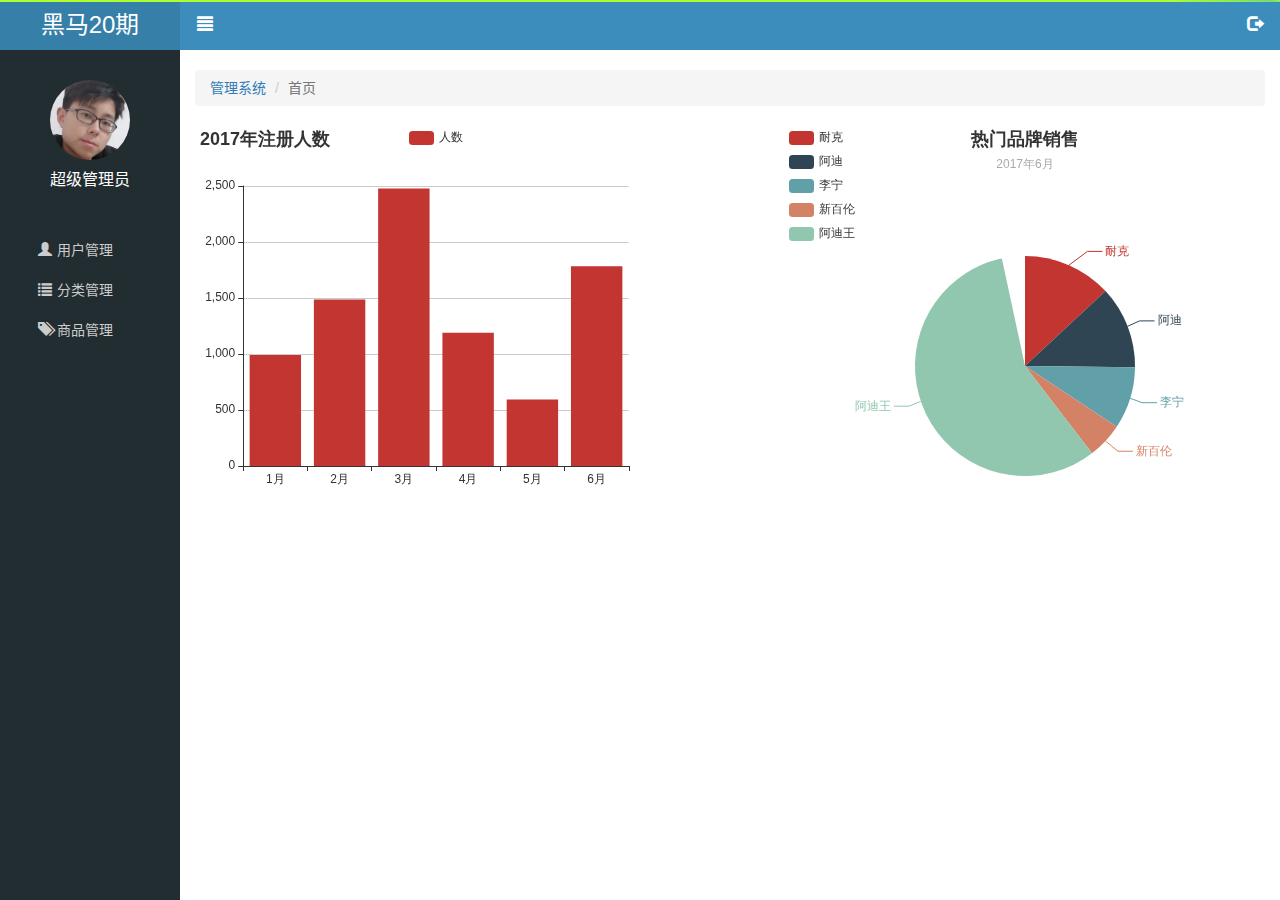
==== public/manage/index.html @ 059f66ab "项目初始化提交" ====
<!DOCTYPE html>
<html lang="zh-CN">
<head>
  <meta charset="UTF-8">
  <title>首页</title>
  <link rel="stylesheet" href="lib/bootstrap/css/bootstrap.css">
  <link rel="stylesheet" href="lib/bootstrap-validator/css/bootstrapValidator.css">
  <link rel="stylesheet" href="lib/nprogress/nprogress.css">
  <link rel="stylesheet" href="css/common.css">
</head>
<body>

<!-- aside 开始 -->
<div class="aside">
  <!-- 标题 -->
  <div class="aside_brand">
    <a href="#">黑马20期</a>
  </div>
  
  <!-- 用户 -->
  <div class="aside_user">
    <img src="images/default.jpg" alt="">
    <p>超级管理员</p>
  </div>
  
  <!-- 导航 -->
  <div class="aside_nav">
    <ul>
      <li><a href="user.html"><i class="glyphicon glyphicon-user"></i><span>用户管理</span></a></li>
      <li>
        <a class="aside_category" href="javascript:;"><i class="glyphicon glyphicon-list"></i><span>分类管理</span></a>
        <div class="child" style="display: none;">
          <a href="first.html">一级分类</a>
          <a href="second.html">二级分类</a>
        </div>
      </li>
      <li><a href="product.html"><i class="glyphicon glyphicon-tags"></i><span>商品管理</span></a></li>
    </ul>
  </div>
</div>
<!-- aside 结束 -->

<!-- main 开始  -->
<div class="main">
  <div class="main_top">
    <a href="#" class="icon_menu pull-left"><i class="glyphicon glyphicon-align-justify"></i></a>
    <a href="#" class="icon_logout pull-right"><i class="glyphicon glyphicon-log-out"></i></a>
  </div>
  <div class="main_content">
    <div class="container-fluid">
      <ol class="breadcrumb">
        <li><a href="#">管理系统</a></li>
        <li class="active">首页</li>
      </ol>
  
      <!-- 内容 -->
      <div class="main_body">
        <div class="charts_1 pull-left"></div>
        <div class="charts_2 pull-right"></div>
      </div>
      
    </div>
  </div>
</div>
<!-- main 结束 -->



<!-- 退出模态框 -->
<!-- data-dismiss 表示点击, 关闭模态框 -->
<div class="modal fade" id="logoutModal">
  <div class="modal-dialog modal-sm">
    <div class="modal-content">
      <div class="modal-header">
        <button type="button" class="close" data-dismiss="modal"><span>&times;</span></button>
        <h4 class="modal-title">温馨提示</h4>
      </div>
      <div class="modal-body">
        <p class="color-red"><i class="glyphicon glyphicon-info-sign"></i>您确定要退出后台管理系统吗？</p>
      </div>
      <div class="modal-footer">
        <button type="button" class="btn btn-default" data-dismiss="modal">取消</button>
        <button type="button" class="btn btn-primary" id="logoutBtn">退出</button>
      </div>
    </div>
  </div>
</div>


<script src="lib/jquery/jquery.min.js"></script>
<script src="lib/bootstrap/js/bootstrap.min.js"></script>
<script src="lib/bootstrap-validator/js/bootstrapValidator.min.js"></script>
<script src="lib/nprogress/nprogress.js"></script>
<script src="lib/echarts/echarts.min.js"></script>
<script src="js/common.js"></script>
<script src="js/index.js"></script>

</body>
</html>
---- public/manage/lib/bootstrap-validator/css/bootstrapValidator.css ----
/**
 * BootstrapValidator (http://bootstrapvalidator.com)
 * The best jQuery plugin to validate form fields. Designed to use with Bootstrap 3
 *
 * @author      http://twitter.com/nghuuphuoc
 * @copyright   (c) 2013 - 2014 Nguyen Huu Phuoc
 * @license     MIT
 */

.bv-form .help-block {
    margin-bottom: 0;
}
.bv-form .tooltip-inner {
    text-align: left;
}
.nav-tabs li.bv-tab-success > a {
    color: #3c763d;
}
.nav-tabs li.bv-tab-error > a {
    color: #a94442;
}
---- public/manage/lib/nprogress/nprogress.css ----
/* Make clicks pass-through */
#nprogress {
  pointer-events: none;
}

#nprogress .bar {
  background: greenyellow;

  position: fixed;
  z-index: 10000;
  top: 0;
  left: 0;

  width: 100%;
  height: 2px;
}

/* Fancy blur effect */
#nprogress .peg {
  display: block;
  position: absolute;
  right: 0px;
  width: 100px;
  height: 100%;
  box-shadow: 0 0 10px #29d, 0 0 5px #29d;
  opacity: 1.0;

  -webkit-transform: rotate(3deg) translate(0px, -4px);
      -ms-transform: rotate(3deg) translate(0px, -4px);
          transform: rotate(3deg) translate(0px, -4px);
}

/* Remove these to get rid of the spinner */
#nprogress .spinner {
  display: block;
  position: fixed;
  z-index: 1031;
  top: 15px;
  right: 15px;
}

#nprogress .spinner-icon {
  width: 18px;
  height: 18px;
  box-sizing: border-box;

  border: solid 2px transparent;
  border-top-color: #29d;
  border-left-color: #29d;
  border-radius: 50%;

  -webkit-animation: nprogress-spinner 400ms linear infinite;
          animation: nprogress-spinner 400ms linear infinite;
}

.nprogress-custom-parent {
  overflow: hidden;
  position: relative;
}

.nprogress-custom-parent #nprogress .spinner,
.nprogress-custom-parent #nprogress .bar {
  position: absolute;
}

@-webkit-keyframes nprogress-spinner {
  0%   { -webkit-transform: rotate(0deg); }
  100% { -webkit-transform: rotate(360deg); }
}
@keyframes nprogress-spinner {
  0%   { transform: rotate(0deg); }
  100% { transform: rotate(360deg); }
}
---- public/manage/css/common.css ----
@charset "UTF-8";
/*------- 公共样式 开始 ------*/
html, body {
  height: 100%;
}
a {
  text-decoration: none;
}
/*lv ha*/
a:link, a:visited, a:hover, a:active {
  text-decoration: none;
}
* {
  margin: 0;
  padding: 0;
  list-style: none;
}
.body_bg {
  background-color: #222D32;
}
.panel-title {
  height: 40px;
  line-height: 40px;
  font-size: 20px;
}
.mt_150 {
  margin-top: 150px;
}
.mb_20 {
  margin-bottom: 20px;
}
.color-red {
  color: #A94442;
}

.table.table-bordered th,
.table.table-bordered td {
  text-align: center;
  vertical-align: middle;
}
/*------- 公共样式 结束 ------*/

/*------- aside 开始 ------*/
.aside {
  width: 180px;
  height: 100%;
  background-color: #222D32;
  position: fixed;
  left: 0;
  top: 0;
  z-index: 999;
  transition: all 1s;
}
.aside.menuchange {
  left: -180px;
}

.aside_brand {
  height: 50px;
}
.aside_brand a {
  width: 180px;
  height: 50px;
  line-height: 50px;
  display: block;
  background-color: #367FA9;
  text-align: center;
  color: white;
  font-size: 24px;
}

.aside_user {
  height: 150px;
}
.aside_user img {
  width: 80px;
  height: 80px;
  border-radius: 50%;
  display: block;
  margin: 0 auto;
  margin-top: 30px;
}
.aside_user p {
  color: #fff;
  font-size: 16px;
  line-height: 40px;
  text-align: center;
}

.aside_nav li a {
  height: 40px;
  line-height: 40px;
  display: block;
  color: #ccc;
  padding-left: 30px;
  border-left: 3px solid transparent;
}
.aside_nav li i {
  margin: 0 5px;
}
.aside_nav a.current {
  color: #fff;
  border-left: 3px solid #006699;
  background-color: #1d1f21;
}
.aside_nav .child a {
  padding-left: 50px;
}
/*------- aside 结束 ------*/


/*------- main 开始 ------*/
.main {
  padding-left: 180px;
  padding-top: 50px;
  transition: all 1s;
}
/* 切换效果 */
.main.menuchange {
  padding-left: 0;
}
.main.menuchange .main_top {
  padding-left: 0;
}

.main_top {
  position: fixed;
  left: 0;
  top: 0;
  width: 100%;
  height: 50px;
  background-color: #3c8dbc;
  padding-left: 180px;
  transition: all 1s;
  z-index: 666;
}
.main_top a {
  width: 50px;
  height: 50px;
  line-height: 50px;
  text-align: center;
  color: #fff;
  font-size: 16px;
}
.main_content .breadcrumb {
  margin-top: 20px;
}
.main_body .charts_1,
.main_body .charts_2{
  width: 45%;
  height: 400px;
}
/*------- main 结束 ------*/
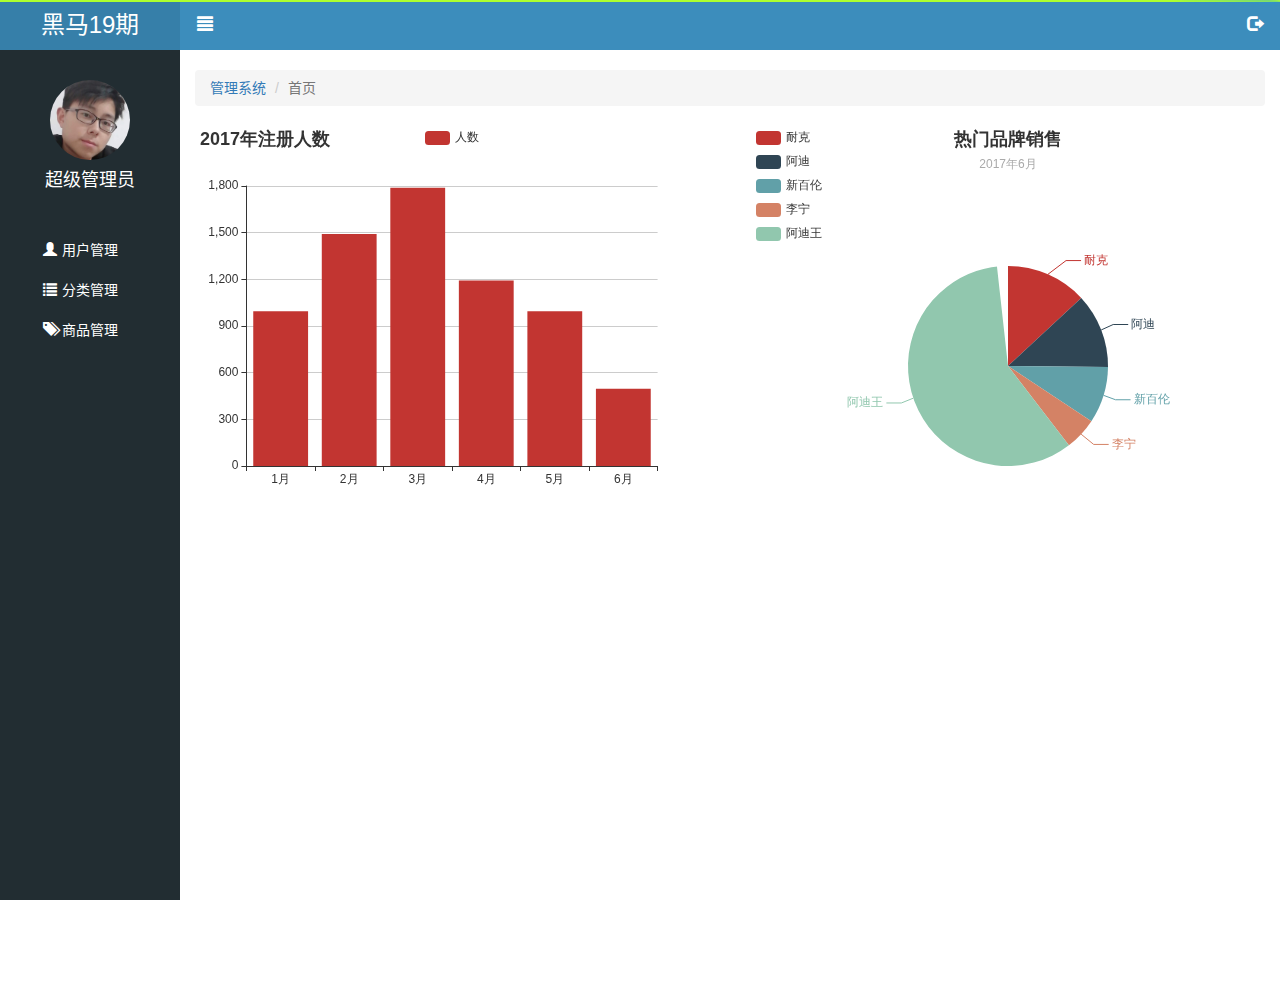
==== commit e6a15452: "登录页表单验证功能完成" ====
--- a/public/manage/index.html
+++ b/public/manage/index.html
@@ -2,33 +2,31 @@
 <html lang="zh-CN">
 <head>
   <meta charset="UTF-8">
-  <title>首页</title>
+  <title>乐淘电商</title>
   <link rel="stylesheet" href="lib/bootstrap/css/bootstrap.css">
-  <link rel="stylesheet" href="lib/bootstrap-validator/css/bootstrapValidator.css">
+  <link rel="stylesheet" href="lib/bootstrap-validator/css/bootstrapValidator.min.css">
   <link rel="stylesheet" href="lib/nprogress/nprogress.css">
   <link rel="stylesheet" href="css/common.css">
 </head>
 <body>
 
-<!-- aside 开始 -->
-<div class="aside">
+<!-- 左侧菜单栏 -->
+<div class="lt_aside">
   <!-- 标题 -->
-  <div class="aside_brand">
-    <a href="#">黑马20期</a>
-  </div>
-  
-  <!-- 用户 -->
-  <div class="aside_user">
-    <img src="images/default.jpg" alt="">
+  <div class="brand"><a href="#">黑马19期</a></div>
+
+  <!-- 头像 -->
+  <div class="user">
+    <img src="images/default.jpg" >
     <p>超级管理员</p>
   </div>
-  
-  <!-- 导航 -->
-  <div class="aside_nav">
+
+  <!-- 导航-->
+  <div class="nav">
     <ul>
       <li><a href="user.html"><i class="glyphicon glyphicon-user"></i><span>用户管理</span></a></li>
       <li>
-        <a class="aside_category" href="javascript:;"><i class="glyphicon glyphicon-list"></i><span>分类管理</span></a>
+        <a href="javascript:;" class="category"><i class="glyphicon glyphicon-list"></i><span>分类管理</span></a>
         <div class="child" style="display: none;">
           <a href="first.html">一级分类</a>
           <a href="second.html">二级分类</a>
@@ -38,36 +36,35 @@
     </ul>
   </div>
 </div>
-<!-- aside 结束 -->
 
-<!-- main 开始  -->
-<div class="main">
-  <div class="main_top">
-    <a href="#" class="icon_menu pull-left"><i class="glyphicon glyphicon-align-justify"></i></a>
-    <a href="#" class="icon_logout pull-right"><i class="glyphicon glyphicon-log-out"></i></a>
+<!-- 右侧内容 -->
+<div class="lt_main">
+  <!-- 头部导航菜单 -->
+  <div class="lt_topbar">
+    <a href="#" class="pull-left icon_menu"><i class="glyphicon glyphicon-align-justify"></i></a>
+    <a href="#" class="pull-right icon_logout"><i class="glyphicon glyphicon-log-out"></i></a>
   </div>
-  <div class="main_content">
-    <div class="container-fluid">
-      <ol class="breadcrumb">
-        <li><a href="#">管理系统</a></li>
-        <li class="active">首页</li>
-      </ol>
-  
-      <!-- 内容 -->
-      <div class="main_body">
-        <div class="charts_1 pull-left"></div>
-        <div class="charts_2 pull-right"></div>
-      </div>
-      
+
+  <!-- 下面的内容 -->
+  <div class="container-fluid">
+
+    <!-- 路径导航 -->
+    <ol class="breadcrumb">
+      <li><a href="index.html">管理系统</a></li>
+      <li class="active">首页</li>
+    </ol>
+
+    <div class="lt_content">
+      <div class="echarts_1 pull-left"></div>
+      <div class="echarts_2 pull-right"></div>
     </div>
+
   </div>
 </div>
-<!-- main 结束 -->
 
 
 
-<!-- 退出模态框 -->
-<!-- data-dismiss 表示点击, 关闭模态框 -->
+<!-- 登录退出的模态框,  配置 data-dismiss="modal" 可以关闭模态框 -->
 <div class="modal fade" id="logoutModal">
   <div class="modal-dialog modal-sm">
     <div class="modal-content">
@@ -76,7 +73,7 @@
         <h4 class="modal-title">温馨提示</h4>
       </div>
       <div class="modal-body">
-        <p class="color-red"><i class="glyphicon glyphicon-info-sign"></i>您确定要退出后台管理系统吗？</p>
+        <p class="red"><i class="glyphicon glyphicon-info-sign"></i>您确定要退出后台管理系统吗？</p>
       </div>
       <div class="modal-footer">
         <button type="button" class="btn btn-default" data-dismiss="modal">取消</button>
@@ -85,6 +82,8 @@
     </div>
   </div>
 </div>
+
+
 
 
 <script src="lib/jquery/jquery.min.js"></script>
--- a/public/manage/lib/bootstrap-validator/css/bootstrapValidator.min.css
+++ b/public/manage/lib/bootstrap-validator/css/bootstrapValidator.min.css
@@ -0,0 +1,11 @@
+/*!
+ * BootstrapValidator (http://bootstrapvalidator.com)
+ * The best jQuery plugin to validate form fields. Designed to use with Bootstrap 3
+ *
+ * @version     v0.5.1, built on 2014-08-22 4:55:09 PM
+ * @author      https://twitter.com/nghuuphuoc
+ * @copyright   (c) 2013 - 2014 Nguyen Huu Phuoc
+ * @license     MIT
+ */
+
+.bv-form .help-block{margin-bottom:0}.bv-form .tooltip-inner{text-align:left}.nav-tabs li.bv-tab-success>a{color:#3c763d}.nav-tabs li.bv-tab-error>a{color:#a94442}--- a/public/manage/css/common.css
+++ b/public/manage/css/common.css
@@ -1,35 +1,28 @@
-@charset "UTF-8";
-/*------- 公共样式 开始 ------*/
+.body_bg {
+  background-color: #222D32;
+}
+
 html, body {
+  width: 100%;
   height: 100%;
 }
-a {
-  text-decoration: none;
-}
-/*lv ha*/
-a:link, a:visited, a:hover, a:active {
-  text-decoration: none;
-}
+
 * {
   margin: 0;
   padding: 0;
+}
+ul {
   list-style: none;
 }
-.body_bg {
-  background-color: #222D32;
+
+a:link,
+a:visited,
+a:hover,
+a:active {
+  text-decoration: none;
 }
-.panel-title {
-  height: 40px;
-  line-height: 40px;
-  font-size: 20px;
-}
-.mt_150 {
-  margin-top: 150px;
-}
-.mb_20 {
-  margin-bottom: 20px;
-}
-.color-red {
+
+.red {
   color: #A94442;
 }
 
@@ -38,10 +31,22 @@
   text-align: center;
   vertical-align: middle;
 }
-/*------- 公共样式 结束 ------*/
 
-/*------- aside 开始 ------*/
-.aside {
+.mt_150 {
+  margin-top: 150px;
+}
+.mb_20 {
+  margin-bottom: 20px;
+}
+
+.panel-title {
+  height: 40px;
+  line-height: 40px;
+  font-size: 20px;
+}
+
+/* lt_aside 开始 */
+.lt_aside {
   width: 180px;
   height: 100%;
   background-color: #222D32;
@@ -51,103 +56,111 @@
   z-index: 999;
   transition: all 1s;
 }
-.aside.menuchange {
+.lt_aside.hidemenu {
   left: -180px;
 }
 
-.aside_brand {
-  height: 50px;
-}
-.aside_brand a {
-  width: 180px;
+
+.lt_aside .brand {
   height: 50px;
   line-height: 50px;
-  display: block;
+  font-size: 24px;
   background-color: #367FA9;
   text-align: center;
+}
+.lt_aside .brand a {
   color: white;
-  font-size: 24px;
 }
 
-.aside_user {
-  height: 150px;
+.lt_aside .user {
+  height: 180px;
 }
-.aside_user img {
+.lt_aside .user {
+  padding-top: 30px;
+}
+.lt_aside .user img {
   width: 80px;
   height: 80px;
   border-radius: 50%;
   display: block;
   margin: 0 auto;
-  margin-top: 30px;
 }
-.aside_user p {
-  color: #fff;
-  font-size: 16px;
+.lt_aside .user p {
+  height: 40px;
   line-height: 40px;
   text-align: center;
+  font-size: 18px;
+  color: white;
 }
 
-.aside_nav li a {
+.lt_aside .nav a {
   height: 40px;
   line-height: 40px;
   display: block;
-  color: #ccc;
-  padding-left: 30px;
+  color: white;
+  padding-left: 40px;
   border-left: 3px solid transparent;
 }
-.aside_nav li i {
-  margin: 0 5px;
+.lt_aside .nav i {
+  margin-right: 5px;
 }
-.aside_nav a.current {
-  color: #fff;
+.lt_aside .nav a.current {
+  background-color: #1D1F21;
   border-left: 3px solid #006699;
-  background-color: #1d1f21;
 }
-.aside_nav .child a {
-  padding-left: 50px;
+.lt_aside .nav .child a {
+  padding-left: 60px;
 }
-/*------- aside 结束 ------*/
+
+/* lt_aside 结束  */
 
 
-/*------- main 开始 ------*/
-.main {
+
+/* lt_main 开始 */
+.lt_main {
+  height: 1000px;
+  width: 100%;
   padding-left: 180px;
   padding-top: 50px;
   transition: all 1s;
 }
-/* 切换效果 */
-.main.menuchange {
-  padding-left: 0;
-}
-.main.menuchange .main_top {
-  padding-left: 0;
+.lt_main.hidemenu {
+  padding-left: 0px;
 }
 
-.main_top {
+.lt_topbar {
+  height: 50px;
+  width: 100%;
+  line-height: 50px;
+  background-color: #3C8DBC;
   position: fixed;
-  left: 0;
   top: 0;
-  width: 100%;
-  height: 50px;
-  background-color: #3c8dbc;
+  right: 0;
   padding-left: 180px;
   transition: all 1s;
   z-index: 666;
 }
-.main_top a {
+.lt_topbar.hidemenu {
+  padding-left: 0px;
+}
+
+.lt_topbar a {
   width: 50px;
   height: 50px;
-  line-height: 50px;
+  font-size: 16px;
+  color: white;
   text-align: center;
-  color: #fff;
-  font-size: 16px;
 }
-.main_content .breadcrumb {
+
+.breadcrumb {
   margin-top: 20px;
 }
-.main_body .charts_1,
-.main_body .charts_2{
-  width: 45%;
+
+
+.echarts_1,
+.echarts_2 {
+  width: 48%;
   height: 400px;
 }
-/*------- main 结束 ------*/
+
+/* lt_main 结束 */